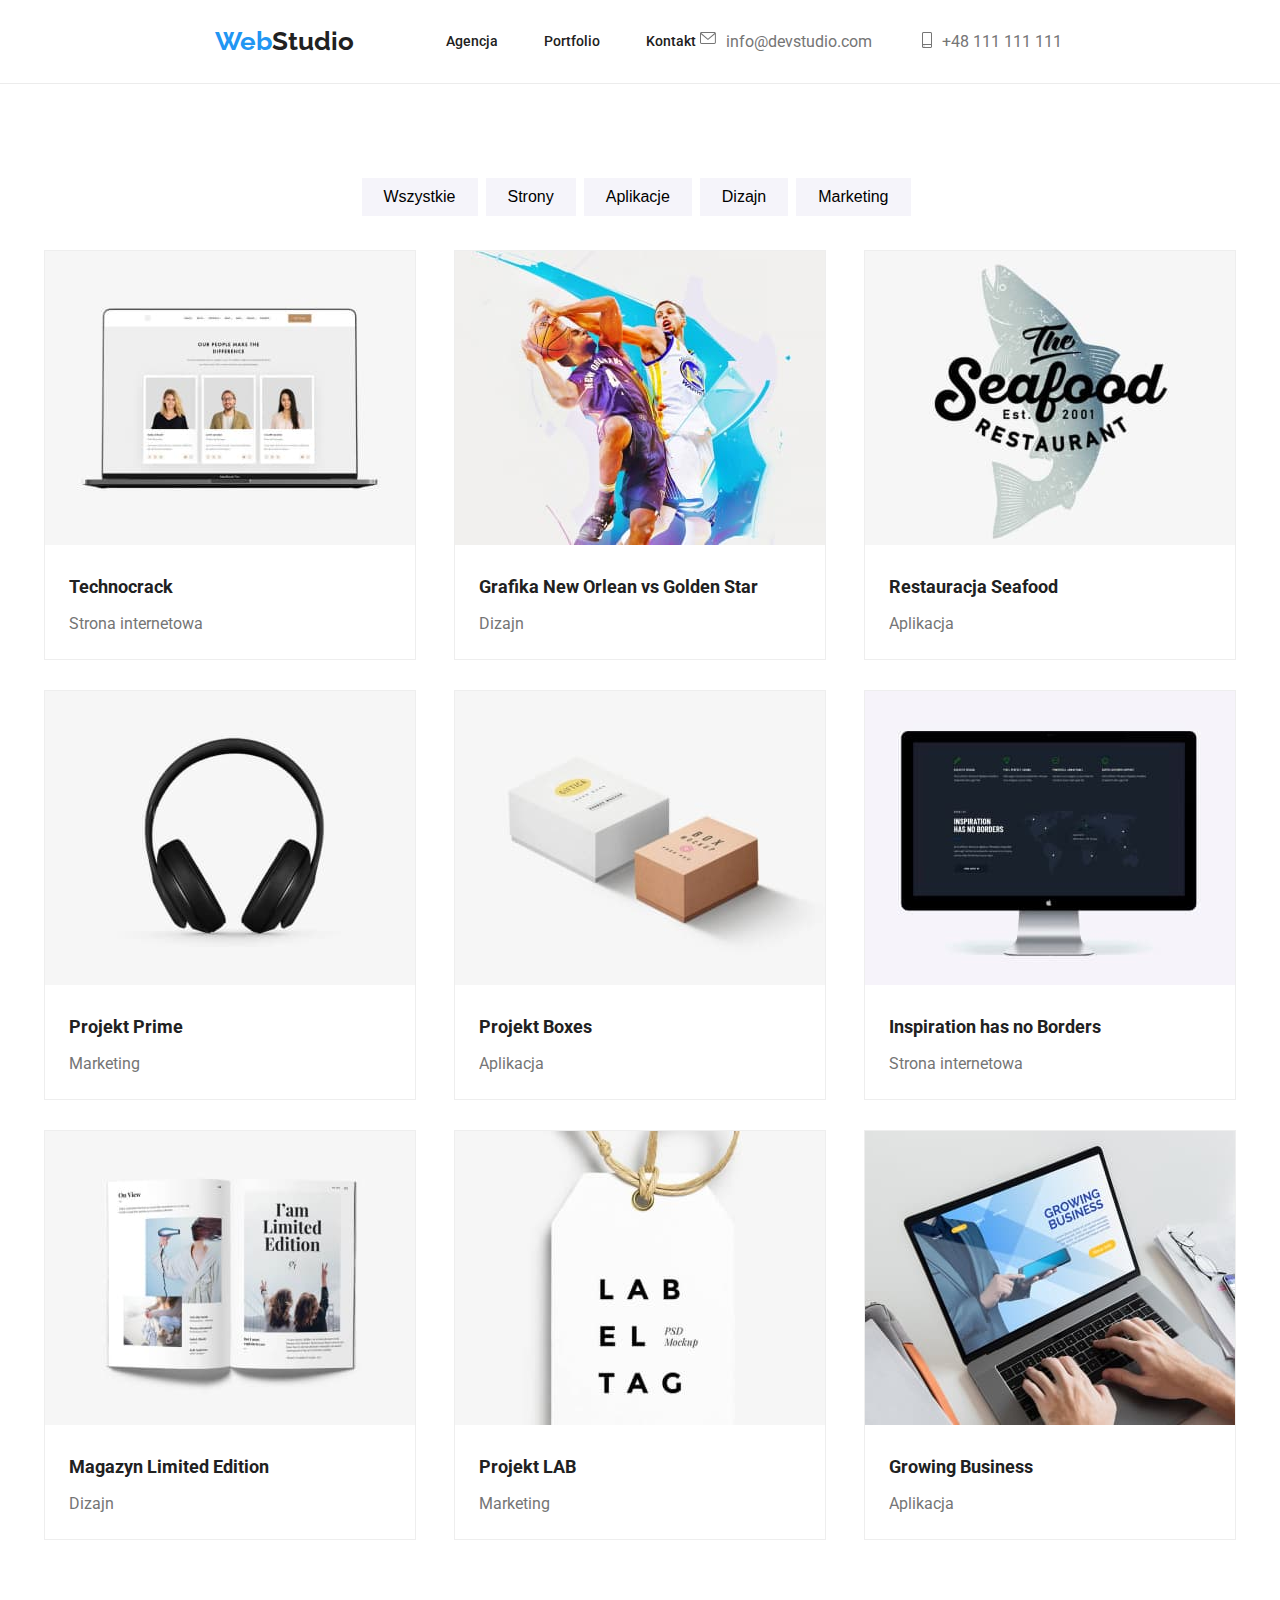
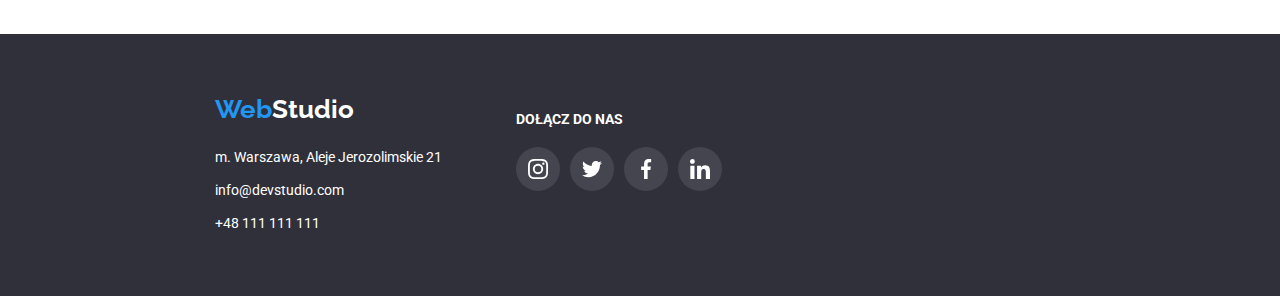
==== portfolio.html @ 12b9a06c "." ====
<!DOCTYPE html>
<html lang="pl">
<head>
    <link rel="stylesheet" href="https://cdnjs.cloudflare.com/ajax/libs/modern-normalize/1.1.0/modern-normalize.min.css" integrity="sha512-wpPYUAdjBVSE4KJnH1VR1HeZfpl1ub8YT/NKx4PuQ5NmX2tKuGu6U/JRp5y+Y8XG2tV+wKQpNHVUX03MfMFn9Q==" crossorigin="anonymous" referrerpolicy="no-referrer" />
    <link rel="stylesheet" href="./css/styles.css"/>
    <meta charset="UTF-8">
    <meta http-equiv="X-UA-Compatible" content="IE=edge">
    <meta name="viewport" content="width=device-width, initial-scale=1.0">
    <title>Portfolio</title>
</head>
<body>
    <header>
        <div class="page-header">
        <nav class="menu">
            <a class="logo-block " href="./index.html"><span>Web</span>Studio</a>
        <ul class="menu-list">
            <li class="menu-list-item"><a class="link-menu" href="./index.html">Agencja</a></li>
            <li class="menu-list-item"><a class="link-menu" href="./portfolio.html">Portfolio</a></li>
            <li class="menu-list-item"><a class="link-menu" href="#">Kontakt</a></li>
        </ul>
        </nav>
        <ul class="contact">
           <li class="contact-item"><a class="contact-menu contact-hover" href="mailto:info@devstudio.com"><svg class="contact-icons  contact-hover" width="16px" height="12px"><use href="./images/icons.svg#icon-envelope"></use></svg>info@devstudio.com</a></li>
           <li class="contact-item"><a class="contact-menu contact-hover" href="tel:48111111111"> <svg class="contact-icons contact-hover" width="10px" height="16px"><use  href="./images/icons.svg#icon-smartphone"></use></svg>+48 111 111 111</a></li>
        </ul>
    </div>
    </header>
    <main>
        <section class="section">
            <div class="container">
        <ul class="button-menu">
            <li class="button-menu-item"><button class="button-portfolio" type="button">Wszystkie</button></li>
            <li class="button-menu-item"><button class="button-portfolio" type="button">Strony</button></li>
            <li class="button-menu-item"><button class="button-portfolio" type="button">Aplikacje</button></li>
            <li class="button-menu-item"><button class="button-portfolio" type="button">Dizajn</button></li>
            <li class="button-menu-item"><button class="button-portfolio" type="button">Marketing</button></li>
        </ul>
    </div>
        <div class="container">
        <ul class="list-portfolio">
            <li class="products">
                <figure>
                    <img src="./images/technocrack.jpg" alt="technocrack" width="370" height="294">
                    <figcaption><h3 class="item-list">Technocrack</h3><p class="text-list">Strona internetowa</p>
                    </figcaption>
                </figure>
            </li>
            <li class="products">
                <figure>
                    <img src="./images/new-orlean-vs-golden-star.jpg" alt="basketball players with the ball" width="370" height="294">
                    <figcaption><h3 class="item-list">Grafika New Orlean vs Golden Star</h3><p class="text-list">Dizajn</p>
                    </figcaption>
                </figure>
            </li>
            <li class="products">
                <figure>
                    <img src="./images/restaurant-seafood.jpg" alt="restaurant logo" width="370" height="294">
                    <figcaption><h3 class="item-list">Restauracja Seafood</h3><p class="text-list">Aplikacja</p>
                    </figcaption>
                </figure>
            </li>
            <li class="products">
                <figure>
                    <img src="./images/design-prime.jpg" alt="headphones" width="370" height="294">
                    <figcaption><h3 class="item-list">Projekt Prime</h3><p class="text-list">Marketing</p>
                    </figcaption>
                </figure>
            </li>
            <li class="products">
                <figure>
                    <img src="./images/design-boxes.jpg" alt="two boxes" width="370" height="294">
                    <figcaption><h3 class="item-list">Projekt Boxes</h3><p class="text-list">Aplikacja</p>
                    </figcaption>
                </figure>
            </li>
            <li class="products">
                <figure>
                    <img src="./images/inspiration-has-no-borders.jpg" alt="monitor" width="370" height="294">
                    <figcaption><h3 class="item-list">Inspiration has no Borders</h3><p class="text-list">Strona internetowa</p>
                    </figcaption>
                </figure>
            </li>
            <li class="products">
                <figure>
                    <img src="./images/magazine-limited-edition.jpg" alt="colorful magazine" width="370" height="294">
                    <figcaption><h3 class="item-list">Magazyn Limited Edition</h3><p class="text-list">Dizajn</p>
                    </figcaption>
                </figure>
            </li>
            <li class="products">
                <figure>
                    <img src="./images/design-lab.jpg" alt="label" width="370" height="294">
                    <figcaption><h3 class="item-list">Projekt LAB</h3><p class="text-list">Marketing</p>
                    </figcaption>
                </figure>
            </li>
            <li class="products">
                <figure>
                    <img src="./images/growing-business.jpg" alt="laptop" width="370" height="294">
                    <figcaption><h3 class="item-list">Growing Business</h3><p class="text-list">Aplikacja</p>
                    </figcaption>
                </figure>
            </li>
        </ul>
    </section>
</div>
    </main>
    <footer class="footer-background">
        <div class="footer-content">
            <div class="footer">
                <address>
                    <a class="logo-block link-footer" href="./index.html"><span>Web</span>Studio</a>
                    <ul class="footer-list">
                        <li class="footer-list-item">m. Warszawa, Aleje Jerozolimskie 21</li>
                        <li class="footer-list-item"><a class="link-footer" href="mailto:info@devstudio.com">info@devstudio.com</a></li>
                        <li class="footer-list-item"><a class="link-footer" href="tel:48111111111">+48 111 111 111</a></li>
                    </ul>
                </address>
            </div>
            <div class="item-footer">
                <h3 class="join-us-title">DOŁĄCZ DO NAS</h3>
                <ul class="join-us-item">
                    <li><a href="#" class="join-us"><svg width="20px"height="20px"><use href="./images/icons.svg#icon-instagram" ></use></svg></li></a>
                    <li><a href="#" class="join-us"><svg width="20px"height="20px"><use href="./images/icons.svg#icon-twitter" ></use></svg></li></a>
                    <li><a href="#" class="join-us"><svg width="20px"height="20px"><use href="./images/icons.svg#icon-facebook" ></use></svg></li></a>
                    <li><a href="#" class="join-us"><svg width="20px"height="20px"><use href="./images/icons.svg#icon-linkedin" ></use></svg></li></a>
                </ul>
            </div>
        </div>
    </footer>
</body>
</html>
---- css/styles.css ----
@import url('https://fonts.googleapis.com/css2?family=Raleway:wght@700&family=Roboto:wght@400;500;700;900&display=swap');
*{
margin:0 auto;
padding:0;
box-sizing:border-box;
}
body{
font-family:"Roboto", sans-serif;
color: #212121;
}
.container{
width: 1200px;
margin:0 auto;

}
.page-header{
display: flex;
align-items: center;
justify-content: space-between;
border-bottom: solid;
border-block-width: 1px;
border-color: #ECECEC;
padding-left: 215px;
padding-right: 215px;
}
    
.logo-block{
font-family: 'Raleway';
font-weight: 700;
font-size: 26px;
line-height: 1.19;
text-decoration: none;
list-style: none;
margin-right: 92px;
text-decoration: none;
color: #212121;
padding-top: 24px;
padding-bottom: 25px;

}
.logo-block:hover{
    color: #2196F3;
}
.logo-block:focus{
    color: #2196F3;  
}
span{
    color:#2196F3
}
.menu {
    font-size: 14px;
    font-weight: 500;
    line-height: 1.17;
    cursor: pointer;
    margin: 0;
    display: flex;
    align-items: center;
}
.menu-list{
    list-style: none;
    display: flex;
    align-items: center;
}
.menu-list-item:not(:last-child){
    margin-right: 46px;
}
.link-menu{
    text-decoration: none;
    color: #212121;
    padding-top: 32px;
    padding-bottom: 32px;
}

.link-menu:hover{
	color:#2196F3;
}
.link-menu:focus {
    color:#2196F3   
}
.contact{
    display: flex;
    justify-content: flex-end;
    align-items: flex-end;
    list-style: none;
}
.contact-menu{
    display: flex;
    color: #757575;
    text-decoration: none;
    padding-top: 32px;
    padding-bottom: 32px;
}
.contact-item:not(:last-child){
    margin-right: 50px;
}
.contact-hover:hover{
color:#2196F3;
fill: #2196F3;
}
.contact-hover:focus {
color:#2196F3;
fill: #2196F3;
} 
.contact-icons{
    fill: #757575;
    padding-top: 0 auto;
    padding-bottom: 0 auto;
    margin-right: 10px;
}
.section-one{
background-color:#2F303A;
padding: 10em 0;
background-image:url(../images/img-title.jpg),url(../images/overlay.jpg);
background-position:center;
background-repeat: no-repeat;
background-size: contain;

}

.title {
display: flex;
justify-content: center;
align-items: center;
font-weight: 900;
font-size: 44px;
line-height: 1.36;
color: #FFFFFF;
margin-bottom: 30px;
}
.button {
    display: flex;
    background-color:#2196F3;
    font-weight: 700;
    font-size: 16px;
    line-height: 1.88;
    color:#FFFFFF;
    cursor: pointer;
    padding-left: 42px;
    padding-right: 42px;
    padding-top: 10px;
    padding-bottom: 10px;
    margin: 0 auto;
    border-style:none;
}
.title-lorem-ipsum{
    font-weight: 700;
    font-size: 14px;
    line-height: 1.14;
    padding-bottom: 10px;
}
.text{
font-size: 14px;
line-height: 1.71;
color: #757575;
}
.list-lorem{
    display: flex;
    align-items: center;
    list-style: none;
}
.list-lorem-item:not(:last-child){
    margin-right: 30px;
}
.title-section{
    font-weight: 700;
    font-size: 36px;
    line-height: 1.17;
    text-align: center;
}
.our-team{
font-weight: 500;
font-size: 16px;
line-height: 1.19;
padding-left: 99px;
padding-right: 99px;
margin-top: 30px;
}
.workplace-item{
    font-size: 16px;
    line-height: 1.19;
    color: #757575;
    margin-top: 10px;
    padding-bottom: 30px;
}
.footer{
    
    font-size: 14px;
    line-height: 1.71;
    color: #FFFFFF;
    list-style: none;
    text-decoration: none;
    padding-top: 60px;
    padding-bottom: 60px;
    margin: 0;
}
.link-footer{
text-decoration:none;
font-style: normal;
color: #FFFFFF;
}
.footer-list-item:not(:last-child){
    margin-bottom: 9px;
}
.footer-list{
    list-style:none;
    font-style: normal;
    font-size: 14px;
    line-height: 1.71;
    color: #FFFFFF;
    margin-top: 20px;
}
.footer-background{
    background: #2F303A;
}
.footer-content{
    display: flex;
    align-items: center;
    justify-items: center;
    margin-left: 215px;
    
}
.button-portfolio{
    font-weight: 500;
    font-size: 16px;
    line-height: 1.63;
    cursor: pointer;
    padding-top: 6px;
    padding-bottom: 6px;
    padding-left: 22px;
    padding-right: 22px;
    border-style:none;
    background-color:#F5F4Fa;
}

.button-portfolio:hover{
background-color:#2196F3;
color: #FFFFFF;
box-shadow: 0px 2px 2px 0px rgba(0, 0, 0, 0.12);
box-shadow: 0px 1px 2px 0px rgba(0, 0, 0, 0.08);
box-shadow: 0px 3px 1px 0px rgba(0, 0, 0, 0.1);

    
}
.button-portfolio:focus{
background-color:#2196F3;
color: #FFFFFF;
box-shadow: 0px 2px 2px 0px rgba(0, 0, 0, 0.12);
box-shadow: 0px 1px 2px 0px rgba(0, 0, 0, 0.08);
box-shadow: 0px 3px 1px 0px rgba(0, 0, 0, 0.1);

    
    }
.item-list{
    font-weight: 700;
    font-size: 18px;
    line-height: 2;
    margin-top: 20px;
    padding-left: 24px;
    padding-right: 24px;
    margin-bottom: 4px;
}

.text-list{
    font-size: 16px;
    line-height: 1.88;
    color: #757575;
    padding-left: 24px;
    padding-right: 24px;
    padding-bottom: 20px;
}
.item-jgp{
display: flex;
list-style: none;
}

.jgp :not(:first-child){
margin-left: 30px;
}                                                              
.card{
display: flex;
flex-wrap: wrap;
list-style: none;
gap: 30px;

}
.team-list{
border-bottom-right-radius: 4px;
border-bottom-left-radius:  4px;
box-shadow: 0px 2px 1px 0px rgba(0, 0, 0, 0.2);
box-shadow: 0px 1px 1px 0px rgba(0, 0, 0, 0.14);
box-shadow: 0px 1px 3px 0px rgba(0, 0, 0, 0.12);
}
.team-list-figure{
background-color: #FFFFFF;
}
.team-list{
text-align:center;}
.workplace{
background-color: #F5F4FA;
}
.social-media{
    display: flex;
    flex-wrap: wrap;
    list-style: none;
    gap: 10px; 
    padding-left: 32px;
    padding-right: 32px;
}
.button-menu{
    display: flex;
    justify-content: center;
    list-style: none;
    padding-left: 510px;
    padding-right: 518px;
    padding-bottom: 34px;
    margin: 0 auto;
   }
.button-menu-item:not(:last-child){
    margin-right: 8px;
   }
.list-portfolio{
    display: flex;
    flex-wrap: wrap;
    list-style: none;
    gap: 30px;
   }
.products{
border: 1px solid  #EEEEEE;
}
.products:not(1,3,6){
    padding: left 30px;
    margin: left 0px;
}
.products:hover{
    box-shadow: 0px 1px 1px rgba(0, 0, 0, 0.12);
    box-shadow: 0px 4px 4px rgba(0, 0, 0, 0.06);
    box-shadow: 1px 4px 6px rgba(0, 0, 0, 0.16);
}
.products:focus{
box-shadow: 0px 1px 1px rgba(0, 0, 0, 0.12);
box-shadow: 0px 4px 4px rgba(0, 0, 0, 0.06);
box-shadow: 1px 4px 6px rgba(0, 0, 0, 0.16);
}
.products{
cursor: pointer;
}
.section{
    padding-top: 94px;
    padding-bottom: 94px;
   }
.title-section{
padding-bottom: 50px;
}
.icons{
    fill:#AFB1B8;
    display: inline-flex;
    justify-content: center;
    align-items: center;
    margin-bottom: 30px;
    border: #FFFFFF;
    width: 44px;
    height: 44px;
    border-radius: 50%;
    background-color: #FFFFFF;
    
}
.icons:hover{
    border: #2196F3;
    width: 44px;
    height: 44px;
    border-radius: 50%;
    background-color: #2196F3;
    fill: #FFFFFF;
}
.icons:focus{
    border: #2196F3;
    width: 44px;
    height: 44px;
    border-radius: 50%;
    background-color: #2196F3;
    fill: #FFFFFF;
}
.icons:not(:last-child){
    margin-right: 10px;
}
.icons-lorem{
    width: 270px;
    height: 120px;
    border: 4px solid #F5F4FA;
    background-color: #F5F4FA;
    border-radius: 4px; 
    margin-bottom: 30px;
    display: flex;
    justify-content: center;
    align-items: center;
}

.our-customers{
    display: flex;
    flex-wrap: wrap;
    gap: 10px;
    list-style: none;
}  
.customers-icons{
    width: 170px;
    height: 92px;
    border: 1px solid #AFB1B8;
    border-radius: 4px;
    fill: #AFB1B8;
    display: flex;
    justify-content: center;
    align-items: center;
}
.customers-icons:hover{
    border-color: #2196F3;
    fill: #2196F3;   
}
.customers-icons:focus{
    border-color: #2196F3;
    fill: #2196F3;
}

.join-us{
list-style: none;
border-radius: 50%;
background: rgba(255, 255, 255, 0.1);
width: 44px;
height: 44px;
display: inline-flex;
justify-content: center;
align-items: center;
fill: #FFFFFF; 
}

.join-us:hover{
border-radius: 50%;
background: #2196F3;
width: 44px;
height: 44px;

}

.join-us:focus{
    border-radius: 50%;
    background: #2196F3;
    width: 44px;
    height: 44px;
}
.join-us-title{
    font-weight: 700;
    line-height:1.172142;
    font-size: 14px;
    font-style: normal;
    color: #FFFFFF;
    margin-bottom: 20px;
}
.item-footer{
    align-items: center;
    justify-content: center;
    list-style: none;
    padding-top: 72px;
    padding-bottom: 100px;
   padding-left: 70px; 
   margin: 0;
}
.join-us-item{
    display: flex;
    flex-wrap: wrap;
    gap: 10px;
    list-style: none;
}
.our-customers
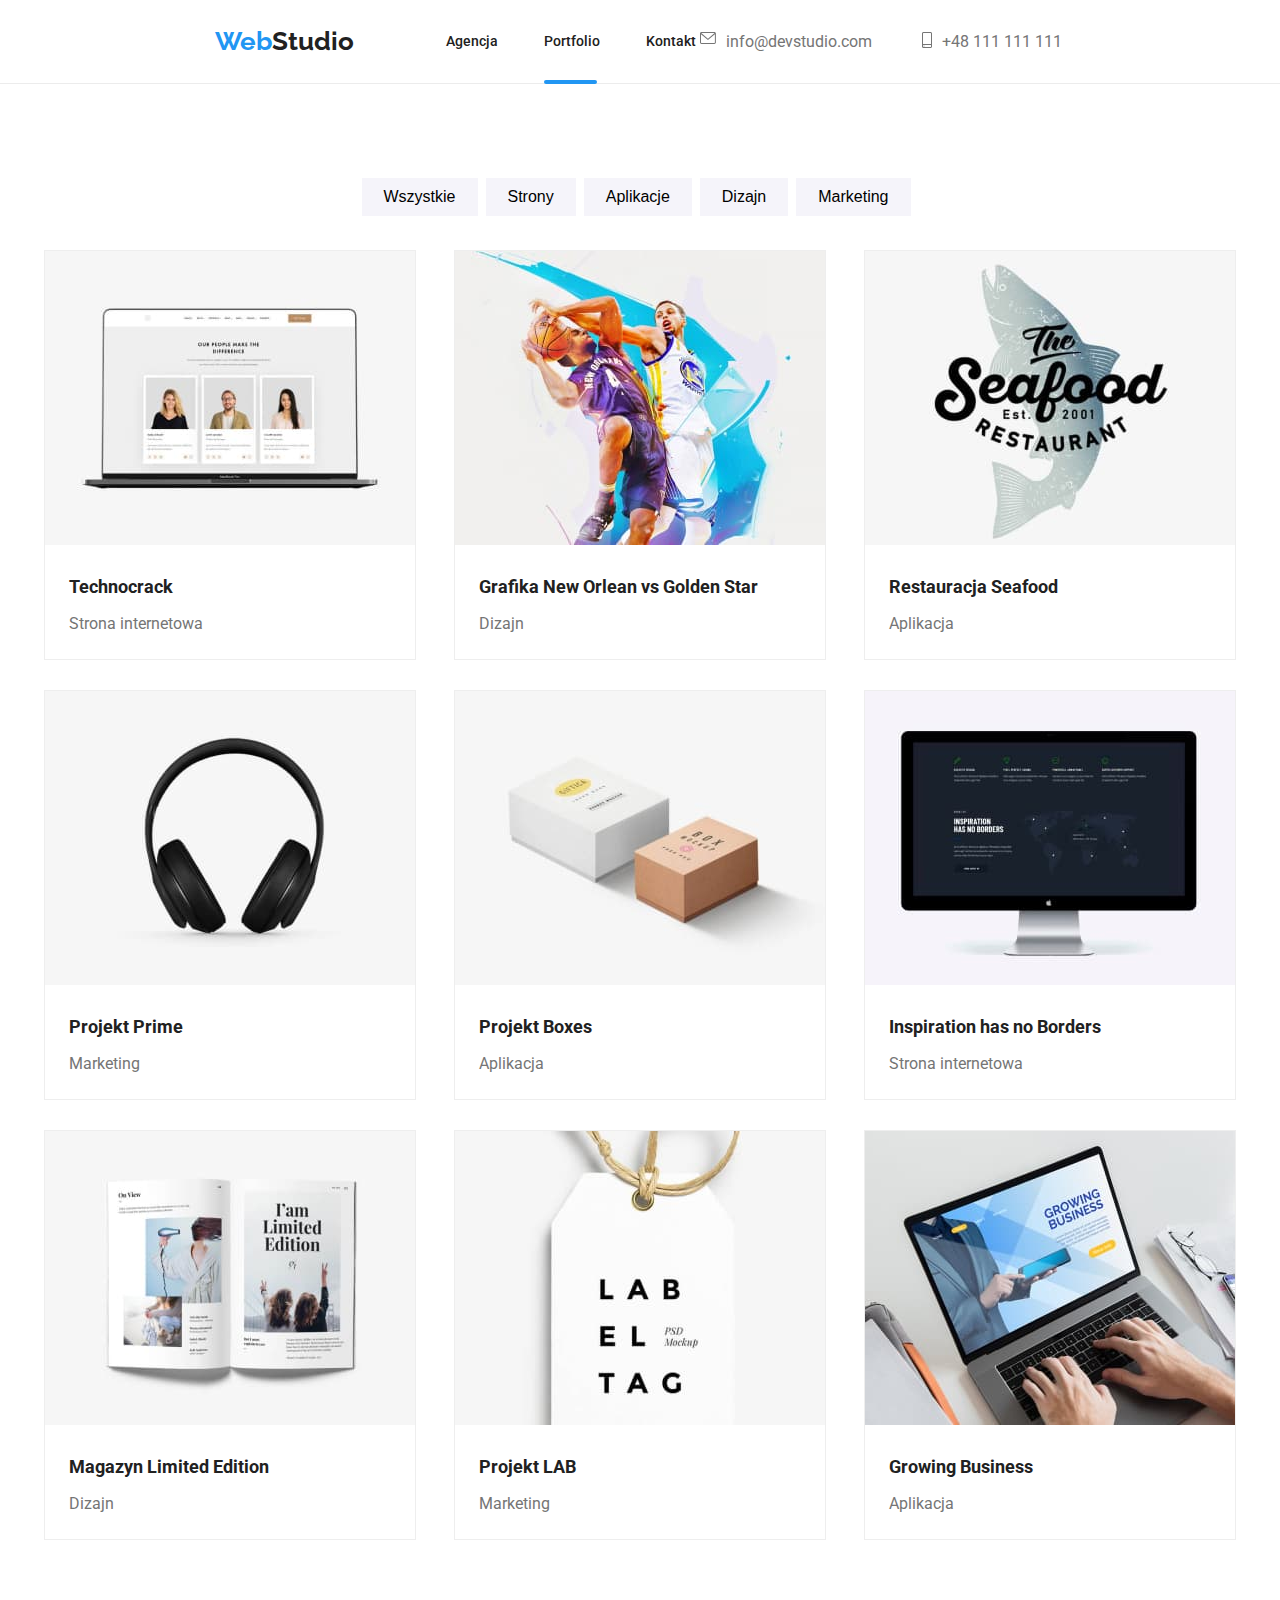
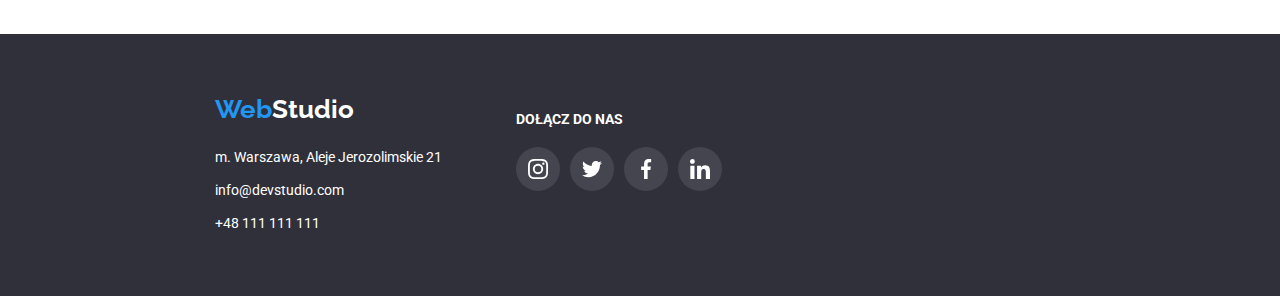
==== commit 8ef141d7: "." ====
--- a/portfolio.html
+++ b/portfolio.html
@@ -15,7 +15,7 @@
             <a class="logo-block " href="./index.html"><span>Web</span>Studio</a>
         <ul class="menu-list">
             <li class="menu-list-item"><a class="link-menu" href="./index.html">Agencja</a></li>
-            <li class="menu-list-item"><a class="link-menu" href="./portfolio.html">Portfolio</a></li>
+            <li class="menu-list-item"><a class="link-menu is-active" href="./portfolio.html">Portfolio</a></li>
             <li class="menu-list-item"><a class="link-menu" href="#">Kontakt</a></li>
         </ul>
         </nav>
--- a/css/styles.css
+++ b/css/styles.css
@@ -272,7 +272,34 @@
 display: flex;
 list-style: none;
 }
-
+.jgp{
+    position: relative;
+    display: flex;
+   justify-content: flex-start;
+   align-items: flex-start;
+}
+.jgp>.text-jgp{
+position: absolute;
+bottom: 0;
+right: 0px;
+background: rgba(47, 48, 58, 0.8);
+width: 370px;
+height: 70px;
+
+}
+.text-jgp{
+    display: flex;
+font-style: normal;
+font-weight: 700;
+font-size: 14px;
+line-height: 1.14;
+align-items: center;
+justify-content: center;
+letter-spacing: 0.03em;
+text-transform: uppercase;
+
+color: #FFFFFF;
+}
 .jgp :not(:first-child){
 margin-left: 30px;
 }                                                              
@@ -469,4 +496,14 @@
     gap: 10px;
     list-style: none;
 }
-.our-customers+.is-active::after {
+display: block;
+content:"";
+position: absolute;
+left: auto;
+top: 80px;
+width: 53px;
+height: 4px;
+background: #2196F3;
+border-radius: 2px;
+}